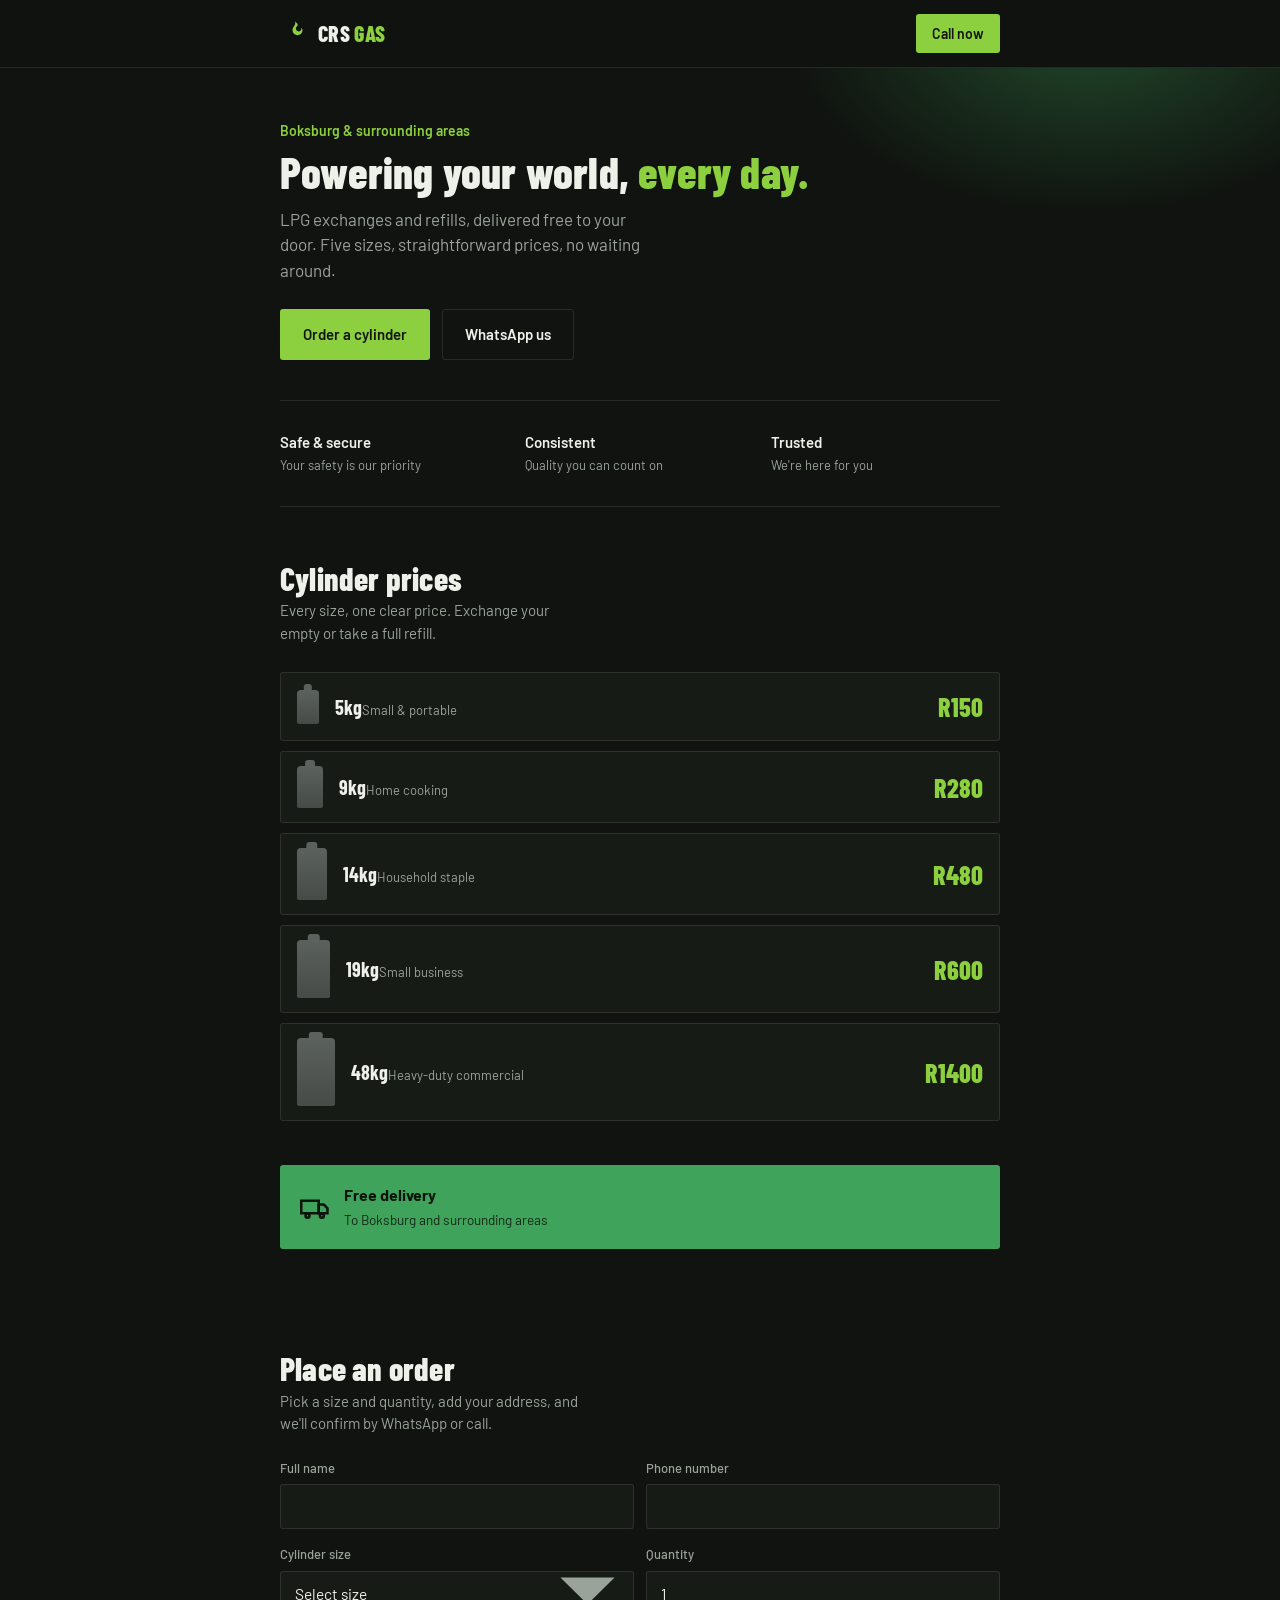
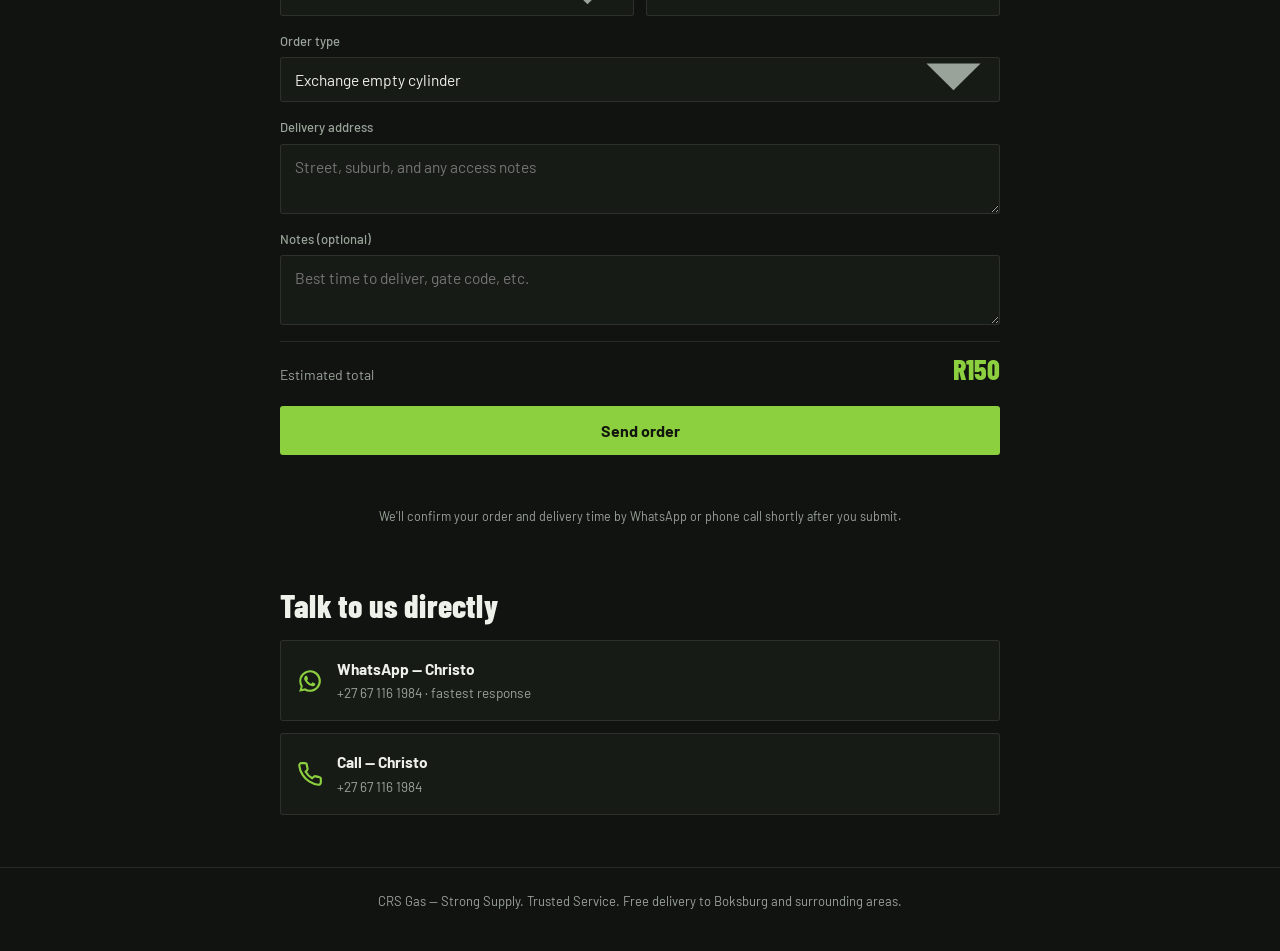
==== Index.html @ 9ff597e7 "website" ====
<!DOCTYPE html>
<html lang="en">
<head>
<meta charset="UTF-8">
<meta name="viewport" content="width=device-width, initial-scale=1.0">
<title>CRS Gas — LPG Exchanges &amp; Refills in Boksburg</title>
<meta name="description" content="CRS Gas — LPG cylinder exchanges and refills delivered free to Boksburg and surrounding areas. 5kg to 48kg, safe, reliable, fast.">
<link rel="preconnect" href="https://fonts.googleapis.com">
<link rel="preconnect" href="https://fonts.gstatic.com" crossorigin>
<link href="https://fonts.googleapis.com/css2?family=Barlow+Condensed:wght@600;700;800&family=Barlow:wght@400;500;600&display=swap" rel="stylesheet">
<style>
  :root{
    --bg: #10130f;
    --bg-raised: #171b15;
    --tank: #464b47;
    --tank-light: #5b615c;
    --green: #3fa35b;
    --green-bright: #8ccf3f;
    --text: #eef1ea;
    --text-dim: #9aa39a;
    --line: rgba(238,241,234,0.1);
    --radius: 3px;
  }
  *{box-sizing:border-box; margin:0; padding:0;}
  html{scroll-behavior:smooth;}
  body{
    background:var(--bg);
    color:var(--text);
    font-family:'Barlow', sans-serif;
    font-size:16px;
    line-height:1.5;
    -webkit-font-smoothing:antialiased;
  }
  h1,h2,h3,.display{
    font-family:'Barlow Condensed', sans-serif;
    font-weight:800;
    line-height:0.95;
    letter-spacing:0.2px;
  }
  a{color:inherit;}
  img{max-width:100%; display:block;}
  .wrap{max-width:480px; margin:0 auto; padding:0 20px;}
  @media(min-width:700px){ .wrap{max-width:760px;} }

  /* ---------- Header ---------- */
  header{
    position:sticky; top:0; z-index:50;
    background:rgba(16,19,15,0.92);
    backdrop-filter:blur(6px);
    border-bottom:1px solid var(--line);
  }
  .header-inner{
    display:flex; align-items:center; justify-content:space-between;
    padding:14px 20px; max-width:480px; margin:0 auto;
  }
  @media(min-width:700px){ .header-inner{max-width:760px;} }
  .brand{display:flex; align-items:center; gap:8px;}
  .brand svg{width:30px; height:30px;}
  .brand-text{font-family:'Barlow Condensed'; font-weight:800; font-size:22px; letter-spacing:0.3px;}
  .brand-text span{color:var(--green-bright);}
  .call-btn{
    background:var(--green-bright); color:#12160f; font-weight:600;
    font-size:14px; padding:9px 16px; border-radius:var(--radius);
    text-decoration:none; white-space:nowrap;
  }

  /* ---------- Hero ---------- */
  .hero{
    padding:52px 0 40px;
    position:relative;
    overflow:hidden;
  }
  .hero::before{
    content:"";
    position:absolute; inset:0;
    background:
      radial-gradient(ellipse 500px 300px at 85% -10%, rgba(63,163,91,0.35), transparent 60%);
    pointer-events:none;
  }
  .hero-inner{position:relative;}
  .eyebrow{
    color:var(--green-bright); font-size:14px; font-weight:600;
    margin-bottom:10px;
  }
  .hero h1{font-size:44px; margin-bottom:14px;}
  .hero h1 em{font-style:normal; color:var(--green-bright);}
  .hero p.lede{
    color:var(--text-dim); font-size:17px; max-width:36ch; margin-bottom:26px;
  }
  .hero-ctas{display:flex; gap:12px; flex-wrap:wrap;}
  .btn{
    display:inline-flex; align-items:center; gap:8px;
    padding:13px 22px; border-radius:var(--radius);
    font-weight:600; font-size:15px; text-decoration:none;
    border:1px solid transparent;
  }
  .btn-primary{background:var(--green-bright); color:#12160f;}
  .btn-outline{border-color:var(--line); color:var(--text);}

  /* ---------- Trust bar ---------- */
  .trust{
    display:grid; grid-template-columns:repeat(3,1fr); gap:16px;
    padding:30px 0; border-top:1px solid var(--line); border-bottom:1px solid var(--line);
  }
  .trust-item{font-size:13px; color:var(--text-dim);}
  .trust-item strong{display:block; color:var(--text); font-size:15px; margin-bottom:3px; font-weight:600;}

  /* ---------- Prices — ascending cylinder rows ---------- */
  .prices{padding:56px 0 40px;}
  .section-head{margin-bottom:8px;}
  .section-head h2{font-size:32px;}
  .section-head p{color:var(--text-dim); font-size:15px; margin-top:6px; max-width:38ch;}
  .price-list{margin-top:28px; display:flex; flex-direction:column; gap:10px;}
  .price-row{
    display:flex; align-items:center; gap:16px;
    background:var(--bg-raised); border:1px solid var(--line);
    border-radius:var(--radius); padding:14px 16px;
    text-decoration:none; color:inherit;
    transition:border-color 0.15s ease;
  }
  .price-row:active{border-color:var(--green);}
  .cyl{
    flex:0 0 auto; background:linear-gradient(180deg, var(--tank-light), var(--tank));
    border-radius:4px 4px 2px 2px; position:relative;
  }
  .cyl::before{
    content:""; position:absolute; top:-6px; left:50%; transform:translateX(-50%);
    width:38%; height:8px; background:var(--tank-light); border-radius:3px 3px 0 0;
  }
  .price-row:nth-child(1) .cyl{width:22px; height:34px;}
  .price-row:nth-child(2) .cyl{width:26px; height:42px;}
  .price-row:nth-child(3) .cyl{width:30px; height:52px;}
  .price-row:nth-child(4) .cyl{width:33px; height:58px;}
  .price-row:nth-child(5) .cyl{width:38px; height:68px;}
  .price-meta{flex:1;}
  .price-meta .kg{font-family:'Barlow Condensed'; font-weight:700; font-size:20px;}
  .price-meta .note{font-size:13px; color:var(--text-dim);}
  .price-amount{font-family:'Barlow Condensed'; font-weight:800; font-size:26px; color:var(--green-bright);}

  /* ---------- Delivery banner ---------- */
  .delivery{
    margin:44px 0; padding:18px 20px; border-radius:var(--radius);
    background:var(--green); color:#0d130d;
    display:flex; align-items:center; gap:14px;
  }
  .delivery svg{flex:0 0 auto; width:30px; height:30px;}
  .delivery strong{display:block; font-size:16px; font-weight:700;}
  .delivery span{font-size:13.5px; opacity:0.85;}

  /* ---------- Order form ---------- */
  .order{padding:20px 0 48px;}
  form{margin-top:24px; display:flex; flex-direction:column; gap:16px;}
  .field{display:flex; flex-direction:column; gap:6px;}
  .field label{font-size:13px; color:var(--text-dim); font-weight:500;}
  .field input, .field select, .field textarea{
    background:var(--bg-raised); border:1px solid var(--line); color:var(--text);
    padding:12px 14px; border-radius:var(--radius); font-family:inherit; font-size:15.5px;
    appearance:none; -webkit-appearance:none;
  }
  .field select{
    background-image:url("data:image/svg+xml;charset=UTF-8,%3csvg xmlns='http://www.w3.org/2000/svg' viewBox='0 0 12 8'%3e%3cpath fill='%239aa39a' d='M1 1l5 5 5-5'/%3e%3c/svg%3e");
    background-repeat:no-repeat; background-position:right 14px center;
  }
  .field textarea{resize:vertical; min-height:70px;}
  .row-2{display:grid; grid-template-columns:1fr 1fr; gap:12px;}
  .field input:focus, .field select:focus, .field textarea:focus{
    outline:2px solid var(--green-bright); outline-offset:1px;
  }
  .order-total{
    display:flex; justify-content:space-between; align-items:baseline;
    padding-top:6px; border-top:1px solid var(--line);
  }
  .order-total .label{font-size:14px; color:var(--text-dim);}
  .order-total .amount{font-family:'Barlow Condensed'; font-weight:800; font-size:28px; color:var(--green-bright);}
  .submit-btn{
    background:var(--green-bright); color:#12160f; border:none;
    padding:15px; border-radius:var(--radius); font-weight:700; font-size:16px;
    font-family:inherit; cursor:pointer;
  }
  .submit-btn:disabled{opacity:0.6;}
  .form-note{font-size:12.5px; color:var(--text-dim); text-align:center;}
  .form-status{font-size:14px; text-align:center; min-height:20px;}
  .form-status.ok{color:var(--green-bright);}
  .form-status.err{color:#e0796b;}

  /* ---------- Contact ---------- */
  .contact{padding:16px 0 52px;}
  .contact-cards{display:flex; flex-direction:column; gap:12px; margin-top:20px;}
  .contact-card{
    display:flex; align-items:center; gap:14px;
    background:var(--bg-raised); border:1px solid var(--line);
    border-radius:var(--radius); padding:16px; text-decoration:none; color:inherit;
  }
  .contact-card svg{flex:0 0 auto; width:26px; height:26px; color:var(--green-bright);}
  .contact-card strong{display:block; font-size:15.5px;}
  .contact-card span{font-size:13.5px; color:var(--text-dim);}

  footer{
    border-top:1px solid var(--line); padding:24px 0 40px;
    font-size:13px; color:var(--text-dim); text-align:center;
  }
</style>
</head>
<body>

<header>
  <div class="header-inner">
    <div class="brand">
      <svg viewBox="0 0 24 24" fill="none"><path d="M12 2c1 3-2 4-2 7a4 4 0 008 0c0-1-1-2-1-2 .5 2-1 3-2 3a2.5 2.5 0 01-1-4.7C15 4 12 2 12 2z" fill="#8ccf3f"/></svg>
      <span class="brand-text">CRS <span>GAS</span></span>
    </div>
    <a class="call-btn" href="tel:+27671161984">Call now</a>
  </div>
</header>

<section class="hero">
  <div class="wrap hero-inner">
    <p class="eyebrow">Boksburg &amp; surrounding areas</p>
    <h1>Powering your world, <em>every day.</em></h1>
    <p class="lede">LPG exchanges and refills, delivered free to your door. Five sizes, straightforward prices, no waiting around.</p>
    <div class="hero-ctas">
      <a class="btn btn-primary" href="#order">Order a cylinder</a>
      <a class="btn btn-outline" href="https://wa.me/27671161984" target="_blank" rel="noopener">WhatsApp us</a>
    </div>
  </div>
</section>

<div class="wrap">
  <div class="trust">
    <div class="trust-item"><strong>Safe &amp; secure</strong>Your safety is our priority</div>
    <div class="trust-item"><strong>Consistent</strong>Quality you can count on</div>
    <div class="trust-item"><strong>Trusted</strong>We're here for you</div>
  </div>
</div>

<section class="prices" id="prices">
  <div class="wrap">
    <div class="section-head">
      <h2>Cylinder prices</h2>
      <p>Every size, one clear price. Exchange your empty or take a full refill.</p>
    </div>
    <div class="price-list">
      <a class="price-row" href="#order" data-size="5kg" data-price="150">
        <div class="cyl"></div>
        <div class="price-meta"><span class="kg">5kg</span><span class="note">Small &amp; portable</span></div>
        <div class="price-amount">R150</div>
      </a>
      <a class="price-row" href="#order" data-size="9kg" data-price="280">
        <div class="cyl"></div>
        <div class="price-meta"><span class="kg">9kg</span><span class="note">Home cooking</span></div>
        <div class="price-amount">R280</div>
      </a>
      <a class="price-row" href="#order" data-size="14kg" data-price="480">
        <div class="cyl"></div>
        <div class="price-meta"><span class="kg">14kg</span><span class="note">Household staple</span></div>
        <div class="price-amount">R480</div>
      </a>
      <a class="price-row" href="#order" data-size="19kg" data-price="600">
        <div class="cyl"></div>
        <div class="price-meta"><span class="kg">19kg</span><span class="note">Small business</span></div>
        <div class="price-amount">R600</div>
      </a>
      <a class="price-row" href="#order" data-size="48kg" data-price="1400">
        <div class="cyl"></div>
        <div class="price-meta"><span class="kg">48kg</span><span class="note">Heavy-duty commercial</span></div>
        <div class="price-amount">R1400</div>
      </a>
    </div>

    <div class="delivery">
      <svg viewBox="0 0 24 24" fill="none" stroke="#0d130d" stroke-width="2"><rect x="1" y="7" width="14" height="10"/><path d="M15 10h4l3 3v4h-7z"/><circle cx="6" cy="19" r="1.6"/><circle cx="17.5" cy="19" r="1.6"/></svg>
      <div>
        <strong>Free delivery</strong>
        <span>To Boksburg and surrounding areas</span>
      </div>
    </div>
  </div>
</section>

<section class="order" id="order">
  <div class="wrap">
    <div class="section-head">
      <h2>Place an order</h2>
      <p>Pick a size and quantity, add your address, and we'll confirm by WhatsApp or call.</p>
    </div>

    <!-- Replace YOUR_FORM_ID below with your Formspree form ID -->
    <form id="order-form" action="https://formspree.io/f/YOUR_FORM_ID" method="POST">
      <div class="row-2">
        <div class="field">
          <label for="name">Full name</label>
          <input type="text" id="name" name="name" required>
        </div>
        <div class="field">
          <label for="phone">Phone number</label>
          <input type="tel" id="phone" name="phone" required>
        </div>
      </div>

      <div class="row-2">
        <div class="field">
          <label for="size">Cylinder size</label>
          <select id="size" name="cylinder_size" required>
            <option value="">Select size</option>
            <option value="5kg" data-price="150">5kg — R150</option>
            <option value="9kg" data-price="280">9kg — R280</option>
            <option value="14kg" data-price="480">14kg — R480</option>
            <option value="19kg" data-price="600">19kg — R600</option>
            <option value="48kg" data-price="1400">48kg — R1400</option>
          </select>
        </div>
        <div class="field">
          <label for="qty">Quantity</label>
          <input type="number" id="qty" name="quantity" min="1" max="20" value="1" required>
        </div>
      </div>

      <div class="field">
        <label for="type">Order type</label>
        <select id="type" name="order_type" required>
          <option value="Exchange">Exchange empty cylinder</option>
          <option value="Refill">Refill (bring full cylinder)</option>
          <option value="New">New cylinder purchase</option>
        </select>
      </div>

      <div class="field">
        <label for="address">Delivery address</label>
        <textarea id="address" name="address" placeholder="Street, suburb, and any access notes" required></textarea>
      </div>

      <div class="field">
        <label for="notes">Notes (optional)</label>
        <textarea id="notes" name="notes" placeholder="Best time to deliver, gate code, etc."></textarea>
      </div>

      <div class="order-total">
        <span class="label">Estimated total</span>
        <span class="amount" id="order-total">R150</span>
      </div>

      <button type="submit" class="submit-btn" id="submit-btn">Send order</button>
      <p class="form-status" id="form-status"></p>
      <p class="form-note">We'll confirm your order and delivery time by WhatsApp or phone call shortly after you submit.</p>
    </form>
  </div>
</section>

<section class="contact">
  <div class="wrap">
    <div class="section-head">
      <h2>Talk to us directly</h2>
    </div>
    <div class="contact-cards">
      <a class="contact-card" href="https://wa.me/27671161984" target="_blank" rel="noopener">
        <svg viewBox="0 0 24 24" fill="currentColor"><path d="M12 2a10 10 0 00-8.6 15L2 22l5.1-1.3A10 10 0 1012 2zm0 18a8 8 0 01-4.1-1.1l-.3-.2-3 .8.8-2.9-.2-.3A8 8 0 1112 20zm4.4-5.9c-.2-.1-1.4-.7-1.7-.8-.2-.1-.4-.1-.6.1-.2.2-.6.8-.8 1-.1.2-.3.2-.5.1-.2-.1-1.1-.4-2-1.3-.7-.7-1.2-1.5-1.4-1.7-.1-.2 0-.4.1-.5l.4-.5c.1-.1.2-.3.2-.4.1-.2 0-.3 0-.5-.1-.1-.6-1.4-.8-2-.2-.5-.4-.4-.6-.4h-.5c-.2 0-.5.1-.7.3-.2.2-.9.9-.9 2.1 0 1.2.9 2.4 1 2.6.1.2 1.8 2.8 4.4 3.9.6.3 1.1.4 1.5.6.6.2 1.2.2 1.6.1.5-.1 1.4-.6 1.6-1.1.2-.5.2-1 .1-1.1-.1-.1-.2-.2-.4-.3z"/></svg>
        <div>
          <strong>WhatsApp — Christo</strong>
          <span>+27 67 116 1984 · fastest response</span>
        </div>
      </a>
      <a class="contact-card" href="tel:+27671161984">
        <svg viewBox="0 0 24 24" fill="none" stroke="currentColor" stroke-width="2"><path d="M22 16.9v3a2 2 0 01-2.2 2 19.8 19.8 0 01-8.6-3.1 19.5 19.5 0 01-6-6A19.8 19.8 0 012.1 4.2 2 2 0 014.1 2h3a2 2 0 012 1.7c.1.9.3 1.8.6 2.7a2 2 0 01-.4 2.1L8 9.9a16 16 0 006 6l1.5-1.3a2 2 0 012.1-.4c.9.3 1.8.5 2.7.6a2 2 0 011.7 2.1z"/></svg>
        <div>
          <strong>Call — Christo</strong>
          <span>+27 67 116 1984</span>
        </div>
      </a>
    </div>
  </div>
</section>

<footer>
  <div class="wrap">CRS Gas — Strong Supply. Trusted Service. Free delivery to Boksburg and surrounding areas.</div>
</footer>

<script>
  // Keep the estimated total in sync with size + quantity
  var sizeSelect = document.getElementById('size');
  var qtyInput = document.getElementById('qty');
  var totalEl = document.getElementById('order-total');

  function updateTotal(){
    var opt = sizeSelect.options[sizeSelect.selectedIndex];
    var price = parseFloat(opt && opt.getAttribute('data-price')) || 0;
    var qty = parseInt(qtyInput.value, 10) || 0;
    totalEl.textContent = 'R' + (price * qty);
  }
  sizeSelect.addEventListener('change', updateTotal);
  qtyInput.addEventListener('input', updateTotal);

  // Prefill size when tapping a price row
  document.querySelectorAll('.price-row').forEach(function(row){
    row.addEventListener('click', function(){
      var size = row.getAttribute('data-size');
      sizeSelect.value = size;
      updateTotal();
    });
  });

  // Submit via fetch so we can show a status message inline
  var form = document.getElementById('order-form');
  var submitBtn = document.getElementById('submit-btn');
  var status = document.getElementById('form-status');

  form.addEventListener('submit', function(e){
    e.preventDefault();
    if(form.action.indexOf('YOUR_FORM_ID') !== -1){
      status.textContent = 'Form isn\'t connected yet — add your Formspree ID to go live.';
      status.className = 'form-status err';
      return;
    }
    submitBtn.disabled = true;
    submitBtn.textContent = 'Sending…';
    fetch(form.action, {
      method: 'POST',
      body: new FormData(form),
      headers: { 'Accept': 'application/json' }
    }).then(function(res){
      if(res.ok){
        status.textContent = 'Order sent — we\'ll be in touch shortly.';
        status.className = 'form-status ok';
        form.reset();
        updateTotal();
      } else {
        status.textContent = 'Something went wrong — please WhatsApp us instead.';
        status.className = 'form-status err';
      }
    }).catch(function(){
      status.textContent = 'Something went wrong — please WhatsApp us instead.';
      status.className = 'form-status err';
    }).finally(function(){
      submitBtn.disabled = false;
      submitBtn.textContent = 'Send order';
    });
  });
</script>

</body>
</html>
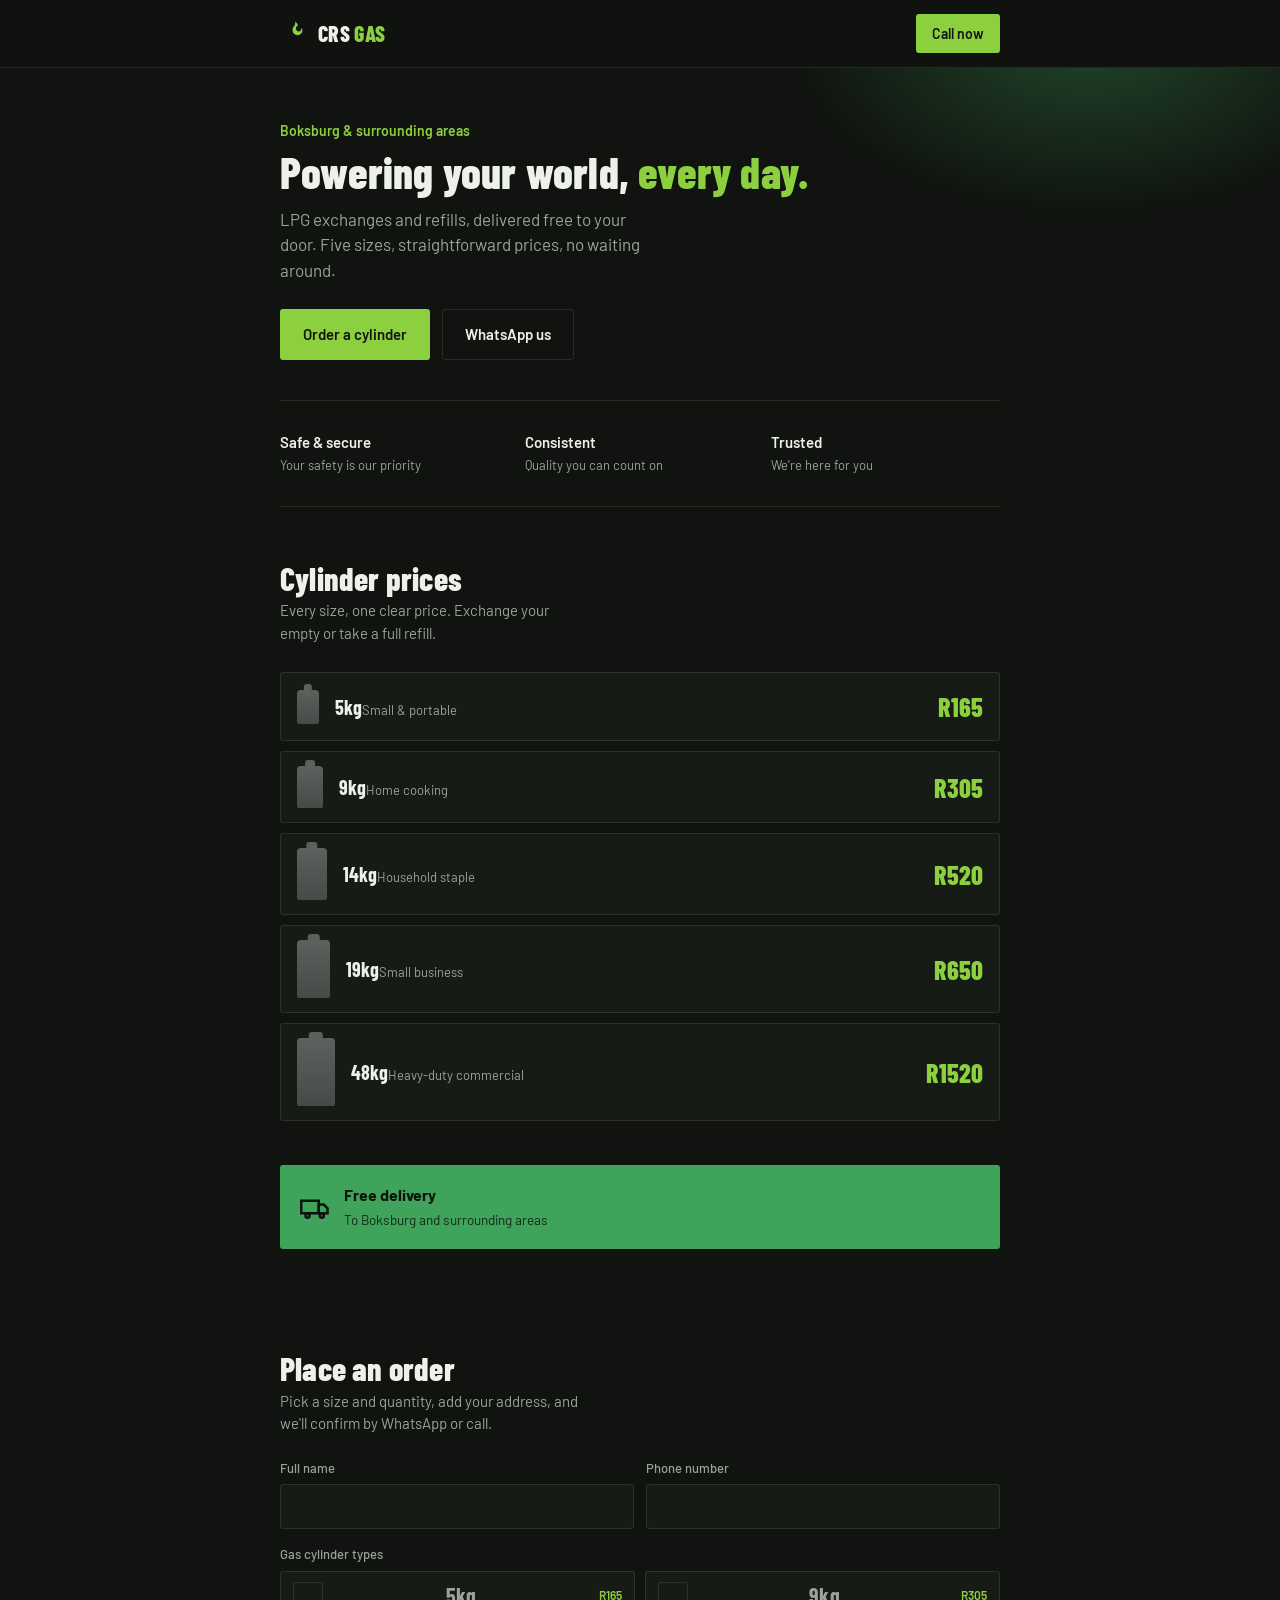
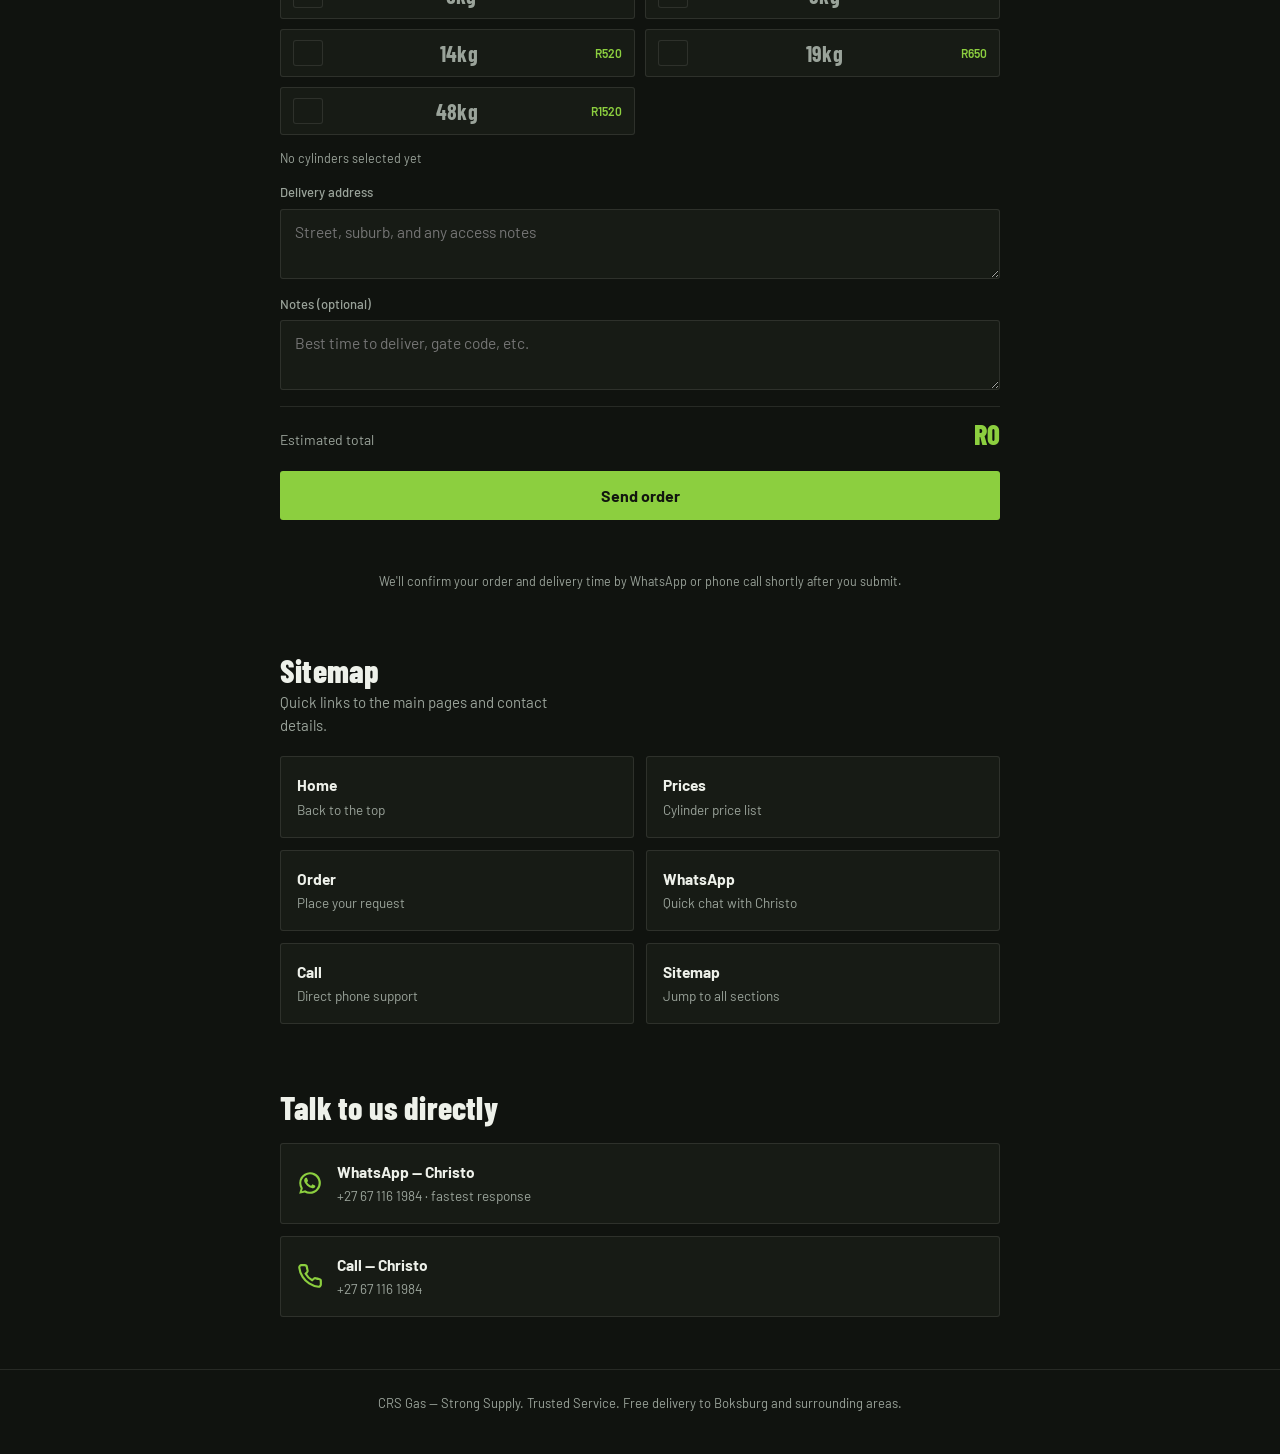
==== commit 3e5646e1: "updated the prices and added a function in the for to allow muiltiple types in the delivery" ====
--- a/Index.html
+++ b/Index.html
@@ -166,6 +166,40 @@
   .field input:focus, .field select:focus, .field textarea:focus{
     outline:2px solid var(--green-bright); outline-offset:1px;
   }
+  .can-grid{
+    display:grid; grid-template-columns:repeat(2, minmax(0, 1fr)); gap:10px;
+  }
+  .can-option{
+    display:flex; flex-direction:column; gap:8px;
+    background:var(--bg-raised); border:1px solid var(--line); border-radius:var(--radius);
+    padding:10px 12px; color:var(--text); cursor:pointer; transition:border-color 0.15s ease, background 0.15s ease;
+  }
+  .can-option.selected{
+    border-color:rgba(140,207,63,0.8); background:rgba(63,163,91,0.08);
+  }
+  .can-option input[type="checkbox"]{
+    accent-color:var(--green-bright);
+    width:16px; height:16px;
+  }
+  .can-top{
+    display:flex; align-items:center; justify-content:space-between; gap:8px;
+  }
+  .can-name{
+    font-family:'Barlow Condensed'; font-weight:700; font-size:22px; line-height:1;
+    letter-spacing:0.1px;
+  }
+  .can-price{
+    font-size:12px; color:var(--green-bright); font-weight:600;
+  }
+  .can-qty{
+    width:100%; display:none; background:var(--bg); border:1px solid var(--line); color:var(--text);
+    padding:8px 10px; border-radius:var(--radius); font:inherit;
+  }
+  .can-option.selected .can-qty{display:block;}
+  .selected-types{
+    margin-top:8px; font-size:12.5px; color:var(--text-dim);
+    min-height:18px;
+  }
   .order-total{
     display:flex; justify-content:space-between; align-items:baseline;
     padding-top:6px; border-top:1px solid var(--line);
@@ -182,6 +216,11 @@
   .form-status{font-size:14px; text-align:center; min-height:20px;}
   .form-status.ok{color:var(--green-bright);}
   .form-status.err{color:#e0796b;}
+
+  /* ---------- Sitemap ---------- */
+  .sitemap{padding:16px 0 52px;}
+  .sitemap-grid{display:grid; gap:12px; margin-top:20px;}
+  @media(min-width:700px){ .sitemap-grid{grid-template-columns:repeat(2, minmax(0,1fr));} }
 
   /* ---------- Contact ---------- */
   .contact{padding:16px 0 52px;}
@@ -201,7 +240,7 @@
   }
 </style>
 </head>
-<body>
+<body id="top">
 
 <header>
   <div class="header-inner">
@@ -240,30 +279,30 @@
       <p>Every size, one clear price. Exchange your empty or take a full refill.</p>
     </div>
     <div class="price-list">
-      <a class="price-row" href="#order" data-size="5kg" data-price="150">
+      <a class="price-row" href="#order" data-size="5kg" data-price="165">
         <div class="cyl"></div>
         <div class="price-meta"><span class="kg">5kg</span><span class="note">Small &amp; portable</span></div>
-        <div class="price-amount">R150</div>
+        <div class="price-amount">R165</div>
       </a>
       <a class="price-row" href="#order" data-size="9kg" data-price="280">
         <div class="cyl"></div>
         <div class="price-meta"><span class="kg">9kg</span><span class="note">Home cooking</span></div>
-        <div class="price-amount">R280</div>
+        <div class="price-amount">R305</div>
       </a>
       <a class="price-row" href="#order" data-size="14kg" data-price="480">
         <div class="cyl"></div>
         <div class="price-meta"><span class="kg">14kg</span><span class="note">Household staple</span></div>
-        <div class="price-amount">R480</div>
+        <div class="price-amount">R520</div>
       </a>
       <a class="price-row" href="#order" data-size="19kg" data-price="600">
         <div class="cyl"></div>
         <div class="price-meta"><span class="kg">19kg</span><span class="note">Small business</span></div>
-        <div class="price-amount">R600</div>
+        <div class="price-amount">R650</div>
       </a>
       <a class="price-row" href="#order" data-size="48kg" data-price="1400">
         <div class="cyl"></div>
         <div class="price-meta"><span class="kg">48kg</span><span class="note">Heavy-duty commercial</span></div>
-        <div class="price-amount">R1400</div>
+        <div class="price-amount">R1520</div>
       </a>
     </div>
 
@@ -297,31 +336,51 @@
         </div>
       </div>
 
-      <div class="row-2">
-        <div class="field">
-          <label for="size">Cylinder size</label>
-          <select id="size" name="cylinder_size" required>
-            <option value="">Select size</option>
-            <option value="5kg" data-price="150">5kg — R150</option>
-            <option value="9kg" data-price="280">9kg — R280</option>
-            <option value="14kg" data-price="480">14kg — R480</option>
-            <option value="19kg" data-price="600">19kg — R600</option>
-            <option value="48kg" data-price="1400">48kg — R1400</option>
-          </select>
+      <div class="field">
+        <label>Gas cylinder types</label>
+        <div class="can-grid">
+          <label class="can-option">
+            <div class="can-top">
+              <input type="checkbox" class="can-check" name="cylinder_types[]" value="5kg" data-price="165">
+              <span class="can-name">5kg</span>
+              <span class="can-price">R165</span>
+            </div>
+            <input type="number" class="can-qty" data-size="5kg" min="1" max="20" value="1" aria-label="5kg quantity">
+          </label>
+          <label class="can-option">
+            <div class="can-top">
+              <input type="checkbox" class="can-check" name="cylinder_types[]" value="9kg" data-price="305">
+              <span class="can-name">9kg</span>
+              <span class="can-price">R305</span>
+            </div>
+            <input type="number" class="can-qty" data-size="9kg" min="1" max="20" value="1" aria-label="9kg quantity">
+          </label>
+          <label class="can-option">
+            <div class="can-top">
+              <input type="checkbox" class="can-check" name="cylinder_types[]" value="14kg" data-price="520">
+              <span class="can-name">14kg</span>
+              <span class="can-price">R520</span>
+            </div>
+            <input type="number" class="can-qty" data-size="14kg" min="1" max="20" value="1" aria-label="14kg quantity">
+          </label>
+          <label class="can-option">
+            <div class="can-top">
+              <input type="checkbox" class="can-check" name="cylinder_types[]" value="19kg" data-price="650">
+              <span class="can-name">19kg</span>
+              <span class="can-price">R650</span>
+            </div>
+            <input type="number" class="can-qty" data-size="19kg" min="1" max="20" value="1" aria-label="19kg quantity">
+          </label>
+          <label class="can-option">
+            <div class="can-top">
+              <input type="checkbox" class="can-check" name="cylinder_types[]" value="48kg" data-price="1520">
+              <span class="can-name">48kg</span>
+              <span class="can-price">R1520</span>
+            </div>
+            <input type="number" class="can-qty" data-size="48kg" min="1" max="20" value="1" aria-label="48kg quantity">
+          </label>
         </div>
-        <div class="field">
-          <label for="qty">Quantity</label>
-          <input type="number" id="qty" name="quantity" min="1" max="20" value="1" required>
-        </div>
-      </div>
-
-      <div class="field">
-        <label for="type">Order type</label>
-        <select id="type" name="order_type" required>
-          <option value="Exchange">Exchange empty cylinder</option>
-          <option value="Refill">Refill (bring full cylinder)</option>
-          <option value="New">New cylinder purchase</option>
-        </select>
+        <div class="selected-types" id="selected-types" aria-live="polite">No cylinders selected yet</div>
       </div>
 
       <div class="field">
@@ -333,16 +392,34 @@
         <label for="notes">Notes (optional)</label>
         <textarea id="notes" name="notes" placeholder="Best time to deliver, gate code, etc."></textarea>
       </div>
+      <input type="hidden" id="selected-cylinders" name="selected_cylinders">
 
       <div class="order-total">
         <span class="label">Estimated total</span>
-        <span class="amount" id="order-total">R150</span>
+        <span class="amount" id="order-total">R0</span>
       </div>
 
       <button type="submit" class="submit-btn" id="submit-btn">Send order</button>
       <p class="form-status" id="form-status"></p>
       <p class="form-note">We'll confirm your order and delivery time by WhatsApp or phone call shortly after you submit.</p>
     </form>
+  </div>
+</section>
+
+<section class="sitemap" id="sitemap">
+  <div class="wrap">
+    <div class="section-head">
+      <h2>Sitemap</h2>
+      <p>Quick links to the main pages and contact details.</p>
+    </div>
+    <nav class="sitemap-grid" aria-label="Site sitemap">
+      <a class="contact-card" href="#top"><div><strong>Home</strong><span>Back to the top</span></div></a>
+      <a class="contact-card" href="#prices"><div><strong>Prices</strong><span>Cylinder price list</span></div></a>
+      <a class="contact-card" href="#order"><div><strong>Order</strong><span>Place your request</span></div></a>
+      <a class="contact-card" href="https://wa.me/27671161984" target="_blank" rel="noopener"><div><strong>WhatsApp</strong><span>Quick chat with Christo</span></div></a>
+      <a class="contact-card" href="tel:+27671161984"><div><strong>Call</strong><span>Direct phone support</span></div></a>
+      <a class="contact-card" href="#sitemap"><div><strong>Sitemap</strong><span>Jump to all sections</span></div></a>
+    </nav>
   </div>
 </section>
 
@@ -375,26 +452,64 @@
 </footer>
 
 <script>
-  // Keep the estimated total in sync with size + quantity
-  var sizeSelect = document.getElementById('size');
-  var qtyInput = document.getElementById('qty');
+  var canOptions = document.querySelectorAll('.can-option');
+  var selectedTypes = document.getElementById('selected-types');
+  var hiddenSelection = document.getElementById('selected-cylinders');
   var totalEl = document.getElementById('order-total');
 
+  function updateSelectedSummary(){
+    var selected = [];
+    canOptions.forEach(function(option){
+      var check = option.querySelector('.can-check');
+      var qtyInput = option.querySelector('.can-qty');
+      var isChecked = check.checked;
+      option.classList.toggle('selected', isChecked);
+      qtyInput.disabled = !isChecked;
+
+      if (isChecked) {
+        var qty = parseInt(qtyInput.value, 10) || 0;
+        if (qty > 0) {
+          selected.push(check.value + ' x' + qty);
+        }
+      }
+    });
+
+    selectedTypes.textContent = selected.length ? 'Selected: ' + selected.join(', ') : 'No cylinders selected yet';
+    hiddenSelection.value = selected.length ? selected.join(' | ') : '';
+    updateTotal();
+  }
+
   function updateTotal(){
-    var opt = sizeSelect.options[sizeSelect.selectedIndex];
-    var price = parseFloat(opt && opt.getAttribute('data-price')) || 0;
-    var qty = parseInt(qtyInput.value, 10) || 0;
-    totalEl.textContent = 'R' + (price * qty);
-  }
-  sizeSelect.addEventListener('change', updateTotal);
-  qtyInput.addEventListener('input', updateTotal);
-
-  // Prefill size when tapping a price row
+    var total = 0;
+    canOptions.forEach(function(option){
+      var check = option.querySelector('.can-check');
+      if (check.checked) {
+        var price = parseFloat(check.getAttribute('data-price')) || 0;
+        var qty = parseInt(option.querySelector('.can-qty').value, 10) || 0;
+        total += price * qty;
+      }
+    });
+    totalEl.textContent = 'R' + total;
+  }
+
+  canOptions.forEach(function(option){
+    var check = option.querySelector('.can-check');
+    var qtyInput = option.querySelector('.can-qty');
+
+    check.addEventListener('change', updateSelectedSummary);
+    qtyInput.addEventListener('input', updateSelectedSummary);
+  });
+
   document.querySelectorAll('.price-row').forEach(function(row){
     row.addEventListener('click', function(){
       var size = row.getAttribute('data-size');
-      sizeSelect.value = size;
-      updateTotal();
+      var target = document.querySelector('.can-check[value="' + size + '"]');
+      if (target) {
+        target.checked = true;
+        var qtyInput = target.closest('.can-option').querySelector('.can-qty');
+        qtyInput.value = 1;
+        updateSelectedSummary();
+      }
     });
   });
 
@@ -421,7 +536,7 @@
         status.textContent = 'Order sent — we\'ll be in touch shortly.';
         status.className = 'form-status ok';
         form.reset();
-        updateTotal();
+        updateSelectedSummary();
       } else {
         status.textContent = 'Something went wrong — please WhatsApp us instead.';
         status.className = 'form-status err';
@@ -434,6 +549,8 @@
       submitBtn.textContent = 'Send order';
     });
   });
+
+  updateSelectedSummary();
 </script>
 
 </body>
